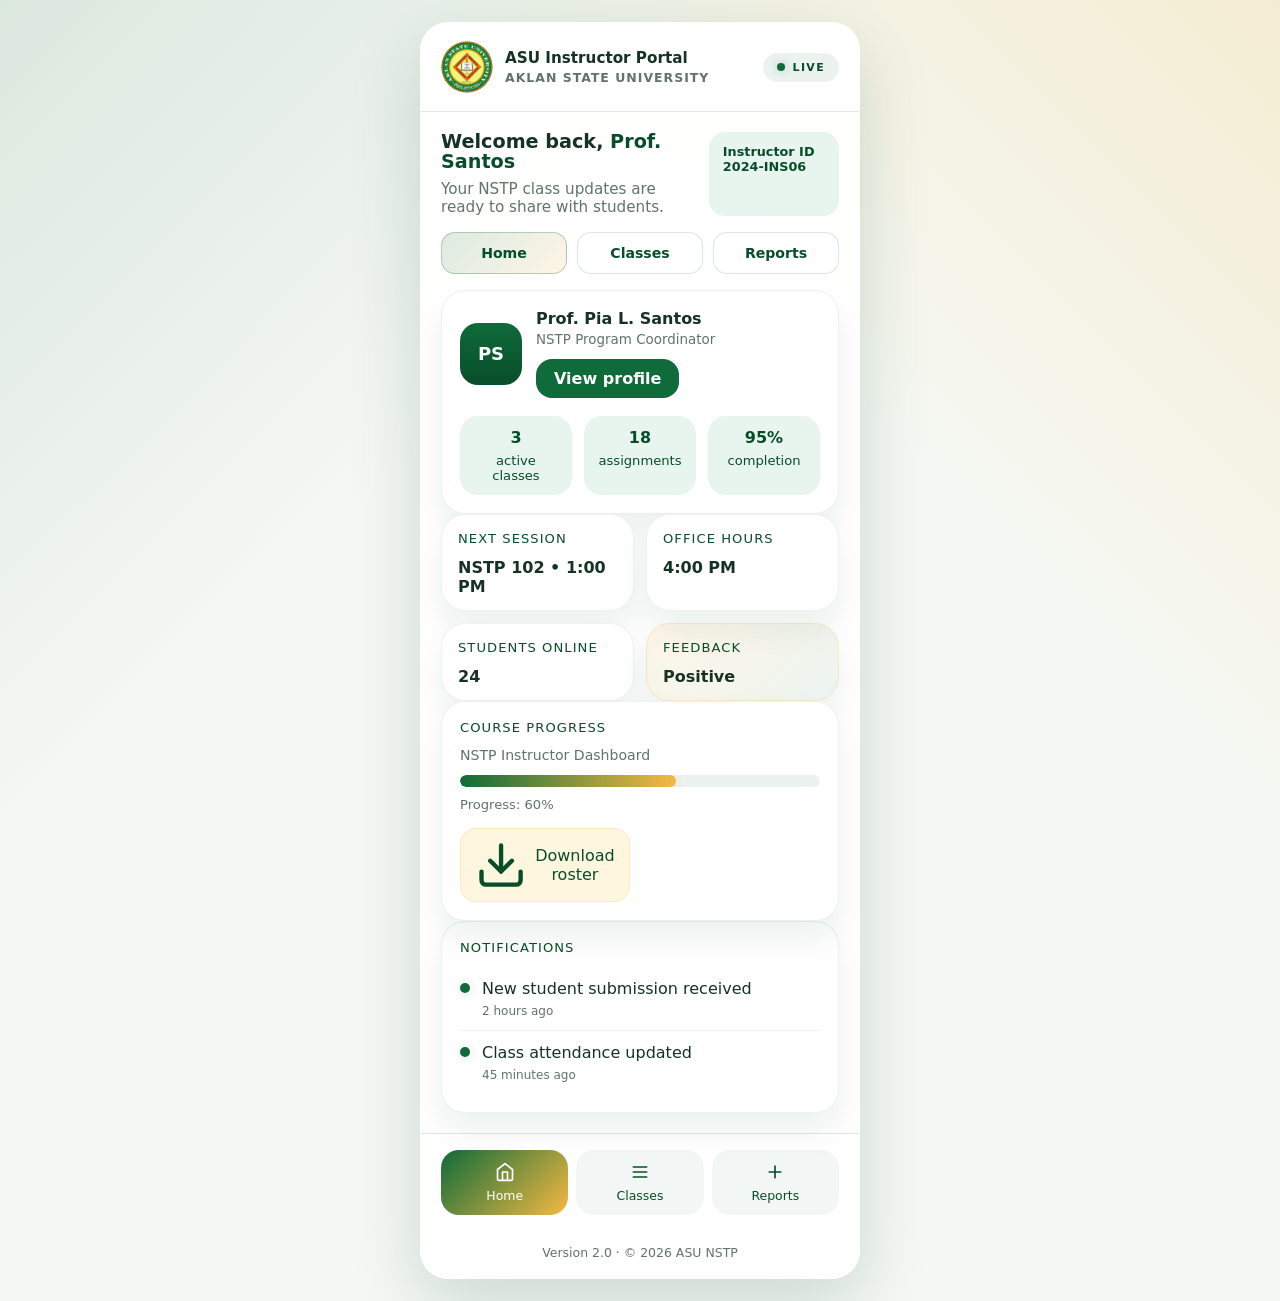
==== HTML/instructor.html @ a0b1c187 "Sync UI design between student and instructor pages" ====
<!DOCTYPE html>
<html lang="en">
<head>
  <meta charset="UTF-8">
  <meta name="viewport" content="width=device-width, initial-scale=1.0">
  <title>ASU NSTP - Instructor Portal</title>
  <link rel="stylesheet" href="../CSS/student.css">
</head>
<body>
  <div class="phone">
    <div class="header">
      <a class="brand" href="#" aria-label="ASU NSTP Portal home">
        <span class="brand-logo">
          <img src="../asu-logo-transparent.png" alt="Aklan State University Seal">
        </span>
        <span>
          <strong>ASU Instructor Portal</strong>
          <small>Aklan State University</small>
        </span>
      </a>
      <div class="status-pill"><span></span> LIVE</div>
    </div>

    <div class="hero">
      <div>
        <div class="welcome">Welcome back, <span>Prof. Santos</span></div>
        <div class="hero-note">Your NSTP class updates are ready to share with students.</div>
      </div>
      <div class="hero-badge">Instructor ID 2024-INS06</div>
    </div>

    <div class="tabs">
      <button class="tab active" data-tab="home">Home</button>
      <button class="tab" data-tab="classes">Classes</button>
      <button class="tab" data-tab="reports">Reports</button>
    </div>

    <div class="content">
      <div class="panel active" id="panel-home">
        <div class="card profile-card">
          <div class="profile-row">
            <div class="avatar-circle">PS</div>
            <div class="profile-info">
              <div class="name">Prof. Pia L. Santos</div>
              <div class="id">NSTP Program Coordinator</div>
              <button class="btn" onclick="alert('Opening instructor profile...')">View profile</button>
            </div>
          </div>
          <div class="profile-metrics">
            <div><strong>3</strong> active classes</div>
            <div><strong>18</strong> assignments</div>
            <div><strong>95%</strong> completion</div>
          </div>
        </div>

        <div class="stats-grid">
          <div class="card mini-card">
            <div class="card-header">Next session</div>
            <div class="card-value">NSTP 102 • 1:00 PM</div>
          </div>
          <div class="card mini-card">
            <div class="card-header">Office hours</div>
            <div class="card-value">4:00 PM</div>
          </div>
          <div class="card mini-card">
            <div class="card-header">Students online</div>
            <div class="card-value">24</div>
          </div>
          <div class="card mini-card highlight-card">
            <div class="card-header">Feedback</div>
            <div class="card-value">Positive</div>
          </div>
        </div>

        <div class="card progress-card">
          <div class="card-header">Course progress</div>
          <div class="progress-desc">NSTP Instructor Dashboard</div>
          <div class="progress-track"><div class="progress-fill" id="progress-fill"></div></div>
          <div class="progress-label" id="progress-label">Progress: 75%</div>
          <button class="download" id="download-btn">
            <svg viewBox="0 0 24 24" fill="none" stroke="currentColor" stroke-width="2" stroke-linecap="round" stroke-linejoin="round"><path d="M21 15v4a2 2 0 0 1-2 2H5a2 2 0 0 1-2-2v-4"/><polyline points="7 10 12 15 17 10"/><line x1="12" y1="15" x2="12" y2="3"/></svg>
            <span>Download roster</span>
          </button>
        </div>

        <div class="card notif-card">
          <div class="card-header">Notifications</div>
          <div class="notif-row">
            <div class="bullet"></div>
            <div>
              New student submission received
              <div class="notif-time">2 hours ago</div>
            </div>
          </div>
          <div class="notif-row">
            <div class="bullet"></div>
            <div>
              Class attendance updated
              <div class="notif-time">45 minutes ago</div>
            </div>
          </div>
        </div>
      </div>

      <div class="panel" id="panel-classes">
        <div class="module-item glow-card">
          <div>
            <div class="mname">NSTP 101</div>
            <div class="mdesc">Civic welfare training</div>
          </div>
          <span class="mpct">On schedule</span>
        </div>
        <div class="module-item">
          <div>
            <div class="mname">NSTP 102</div>
            <div class="mdesc">Community immersion</div>
          </div>
          <span class="mpct">8:30 AM</span>
        </div>
        <div class="module-item">
          <div>
            <div class="mname">NSTP 103</div>
            <div class="mdesc">Project documentation</div>
          </div>
          <span class="mpct locked">Draft</span>
        </div>
      </div>

      <div class="panel" id="panel-reports">
        <div class="card grades-card">
          <div class="card-header">Instructor reports</div>
          <table>
            <tr><th>Report</th><th>Status</th><th>Action</th></tr>
            <tr><td>Attendance</td><td>99%</td><td>Review</td></tr>
            <tr><td>Submission</td><td>83%</td><td>Export</td></tr>
            <tr><td>Feedback</td><td>4.8/5</td><td>View</td></tr>
          </table>
        </div>
      </div>
    </div>

    <div class="navbar">
      <button class="nav-btn active" data-tab="home">
        <svg viewBox="0 0 24 24" fill="none" stroke="currentColor" stroke-width="2" stroke-linecap="round" stroke-linejoin="round"><path d="M3 9l9-7 9 7v11a2 2 0 0 1-2 2H5a2 2 0 0 1-2-2z"/><polyline points="9 22 9 12 15 12 15 22"/></svg>
        Home
      </button>
      <button class="nav-btn" data-tab="classes">
        <svg viewBox="0 0 24 24" fill="none" stroke="currentColor" stroke-width="2" stroke-linecap="round" stroke-linejoin="round"><path d="M4 6h16M4 12h16M4 18h16"/></svg>
        Classes
      </button>
      <button class="nav-btn" data-tab="reports">
        <svg viewBox="0 0 24 24" fill="none" stroke="currentColor" stroke-width="2" stroke-linecap="round" stroke-linejoin="round"><path d="M12 5v14M5 12h14"/></svg>
        Reports
      </button>
    </div>

    <div class="footer">Version 2.0 · © 2026 ASU NSTP</div>
  </div>

  <script src="../JS/student.js"></script>
</body>
</html>
---- CSS/student.css ----
:root {
  --asu-green: #0f6b3a;
  --asu-green-dark: #084d2a;
  --asu-green-soft: #e8f5ee;
  --asu-gold: #f5b942;
  --asu-gold-soft: #fff6df;
  --ink: #153225;
  --muted: #61736a;
  --line: rgba(15, 107, 58, 0.14);
  --white: #ffffff;
  --shadow: 0 24px 70px rgba(8, 77, 42, 0.18);
  --radius: 18px;
}

* {
  box-sizing: border-box;
  margin: 0;
  padding: 0;
}

html, body {
  min-height: 100%;
}

body {
  min-height: 100vh;
  font-family: Inter, system-ui, -apple-system, BlinkMacSystemFont, "Segoe UI", sans-serif;
  background:
    linear-gradient(135deg, rgba(15, 107, 58, 0.11), transparent 34%),
    linear-gradient(225deg, rgba(245, 185, 66, 0.18), transparent 32%),
    #f5f8f3;
  color: var(--ink);
  display: flex;
  justify-content: center;
  align-items: center;
  padding: 22px;
}

button {
  font: inherit;
}

.phone {
  width: min(440px, 100%);
  border-radius: 28px;
  overflow: hidden;
  background: rgba(255, 255, 255, 0.94);
  border: 1px solid rgba(255, 255, 255, 0.9);
  box-shadow: var(--shadow);
}

.header {
  display: flex;
  align-items: center;
  justify-content: space-between;
  padding: 18px 20px;
  gap: 16px;
  background: rgba(255, 255, 255, 0.98);
  border-bottom: 1px solid var(--line);
}

.brand {
  display: inline-flex;
  align-items: center;
  gap: 12px;
  text-decoration: none;
  color: var(--ink);
}

  .brand-logo {
    width: 52px;
    aspect-ratio: 1;
    display: inline-flex;
    align-items: center;
    justify-content: center;
    border-radius: 50%;
    overflow: hidden;
    background: #fff;
  }

  .brand-logo img {
    width: 100%;
    height: 100%;
    object-fit: contain;
  }


.brand strong,
.brand small {
  display: block;
}

.brand strong {
  font-size: 0.95rem;
  line-height: 1.2;
  font-weight: 800;
}

.brand small {
  margin-top: 2px;
  color: var(--muted);
  font-size: 0.78rem;
  font-weight: 700;
  letter-spacing: 0.08em;
  text-transform: uppercase;
}

.status-pill {
  display: inline-flex;
  align-items: center;
  gap: 8px;
  padding: 8px 14px;
  border-radius: 999px;
  background: rgba(15, 107, 58, 0.08);
  color: var(--asu-green-dark);
  font-size: 11px;
  font-weight: 700;
  letter-spacing: .12em;
  text-transform: uppercase;
}

.status-pill span {
  width: 8px;
  height: 8px;
  border-radius: 50%;
  background: var(--asu-green);
  box-shadow: 0 0 10px rgba(15, 107, 58, 0.3);
  animation: pulse 1.6s infinite ease-in-out;
}

.hero {
  display: flex;
  justify-content: space-between;
  gap: 16px;
  padding: 20px 20px 16px;
}

.welcome {
  font-size: 1.2rem;
  font-weight: 900;
  line-height: 1.05;
}

.welcome span {
  color: var(--asu-green-dark);
} 

.hero-note {
  margin-top: 8px;
  font-size: 0.95rem;
  color: var(--muted);
}

.hero-badge {
  padding: 12px 14px;
  border-radius: 16px;
  background: var(--asu-green-soft);
  color: var(--asu-green-dark);
  font-size: 0.8rem;
  font-weight: 700;
}

.tabs {
  display: grid;
  grid-template-columns: repeat(3, 1fr);
  gap: 10px;
  padding: 0 20px 16px;
}

.tab {
  border: 1px solid rgba(15, 107, 58, 0.15);
  border-radius: 14px;
  background: #fff;
  color: var(--asu-green-dark);
  padding: 12px 0;
  font-size: 0.88rem;
  font-weight: 700;
  cursor: pointer;
  transition: transform 180ms ease, box-shadow 180ms ease, border-color 180ms ease;
}

.tab:hover,
.tab:focus-visible {
  transform: translateY(-2px);
  border-color: rgba(15, 107, 58, 0.28);
  box-shadow: 0 12px 28px rgba(15, 107, 58, 0.08);
  outline: none;
}

.tab.active {
  background: linear-gradient(135deg, rgba(15, 107, 58, 0.14), rgba(245, 185, 66, 0.14));
  border-color: rgba(15, 107, 58, 0.28);
}

.content {
  display: flex;
  flex-direction: column;
  gap: 14px;
  padding: 0 20px 20px;
}

.card {
  background: #fff;
  border-radius: 24px;
  padding: 18px;
  border: 1px solid rgba(15, 107, 58, 0.08);
  box-shadow: 0 18px 32px rgba(8, 77, 42, 0.08);
  transition: transform 180ms ease, box-shadow 180ms ease, border-color 180ms ease;
}

.card:hover {
  transform: translateY(-3px);
  box-shadow: 0 24px 42px rgba(8, 77, 42, 0.12);
}

.card-header {
  font-size: 0.82rem;
  color: var(--asu-green-dark);
  letter-spacing: 0.08em;
  text-transform: uppercase;
  margin-bottom: 12px;
}

.profile-row {
  display: flex;
  align-items: center;
  gap: 14px;
}

.avatar-circle {
  width: 62px;
  height: 62px;
  border-radius: 18px;
  display: grid;
  place-items: center;
  font-weight: 800;
  font-size: 18px;
  color: var(--white);
  background: linear-gradient(180deg, var(--asu-green), var(--asu-green-dark));
}

.profile-info .name {
  font-size: 1rem;
  font-weight: 800;
}

.profile-info .id {
  margin-top: 4px;
  font-size: 0.84rem;
  color: var(--muted);
}

.btn {
  margin-top: 12px;
  border: none;
  border-radius: 16px;
  background: var(--asu-green);
  color: #fff;
  padding: 10px 18px;
  font-weight: 700;
  cursor: pointer;
  transition: transform 180ms ease, box-shadow 180ms ease, background 180ms ease;
}

.btn:hover {
  transform: translateY(-2px);
  box-shadow: 0 14px 28px rgba(15, 107, 58, 0.2);
  background: var(--asu-green-dark);
}

.profile-metrics {
  display: grid;
  grid-template-columns: repeat(3, minmax(0, 1fr));
  gap: 12px;
  margin-top: 18px;
}

.profile-metrics div {
  background: var(--asu-green-soft);
  padding: 12px;
  border-radius: 18px;
  text-align: center;
  font-size: 0.82rem;
  color: var(--asu-green-dark);
}

.profile-metrics strong {
  display: block;
  margin-bottom: 6px;
  font-size: 1rem;
}

.stats-grid {
  display: grid;
  grid-template-columns: repeat(2, minmax(0, 1fr));
  gap: 12px;
}

.mini-card {
  padding: 16px 16px 14px;
}

.highlight-card {
  background: linear-gradient(135deg, rgba(245, 185, 66, 0.12), rgba(15, 107, 58, 0.08));
  border-color: rgba(245, 185, 66, 0.2);
}

.card-value {
  margin-top: 8px;
  font-size: 1rem;
  font-weight: 800;
  color: var(--ink);
}

.progress-card {
  position: relative;
}

.progress-desc {
  font-size: 0.88rem;
  color: var(--muted);
  margin-bottom: 12px;
}

.progress-track {
  height: 12px;
  background: rgba(15, 107, 58, 0.08);
  border-radius: 999px;
  overflow: hidden;
}

.progress-fill {
  width: 0;
  height: 100%;
  border-radius: 999px;
  background: linear-gradient(90deg, var(--asu-green), var(--asu-gold));
  box-shadow: 0 0 18px rgba(245, 185, 66, 0.3);
  transition: width 0.8s ease;
}

.progress-label {
  margin-top: 10px;
  font-size: 0.82rem;
  color: var(--muted);
}

.download {
  margin-top: 16px;
  display: inline-flex;
  align-items: center;
  gap: 8px;
  color: var(--asu-green-dark);
  background: var(--asu-gold-soft);
  padding: 10px 14px;
  border-radius: 16px;
  border: 1px solid rgba(245, 185, 66, 0.22);
  cursor: pointer;
  transition: transform 180ms ease, box-shadow 180ms ease, background 180ms ease;
}

.download:hover {
  transform: translateY(-2px);
  background: #fff2d6;
}

.notif-row {
  display: flex;
  align-items: flex-start;
  gap: 12px;
  padding: 12px 0;
}

.notif-row + .notif-row {
  border-top: 1px solid rgba(15, 107, 58, 0.08);
}

.bullet {
  width: 10px;
  height: 10px;
  border-radius: 50%;
  margin-top: 4px;
  background: var(--asu-green);
  box-shadow: 0 0 12px rgba(15, 107, 58, 0.2);
}

.notif-time {
  margin-top: 6px;
  font-size: 0.75rem;
  color: var(--muted);
}

.navbar {
  display: flex;
  justify-content: space-between;
  gap: 8px;
  padding: 16px 20px;
  background: rgba(255,255,255,0.95);
  border-top: 1px solid var(--line);
}

.nav-btn {
  flex: 1;
  border: none;
  background: rgba(15, 107, 58, 0.05);
  color: var(--asu-green-dark);
  border-radius: 18px;
  padding: 12px 8px;
  display: flex;
  flex-direction: column;
  align-items: center;
  gap: 6px;
  font-size: 0.78rem;
  cursor: pointer;
  transition: transform 180ms ease, background 180ms ease, color 180ms ease;
}

.nav-btn:hover {
  transform: translateY(-2px);
}

.nav-btn.active {
  color: #fff;
  background: linear-gradient(135deg, var(--asu-green), var(--asu-gold));
}

.nav-btn svg {
  width: 20px;
  height: 20px;
}

.footer {
  text-align: center;
  font-size: 0.78rem;
  color: var(--muted);
  padding: 14px 0 18px;
}

.panel {
  display: none;
  opacity: 0;
  transform: translateY(12px);
  transition: opacity .35s ease, transform .35s ease;
}

.panel.active {
  display: block;
  opacity: 1;
  transform: translateY(0);
}

table {
  width: 100%;
  border-collapse: collapse;
  font-size: 0.9rem;
}

table th,
table td {
  padding: 10px 0;
}

table th {
  text-align: left;
  color: var(--asu-green-dark);
  font-weight: 700;
}

table td {
  color: var(--ink);
}

table tr + tr td {
  border-top: 1px solid rgba(15, 107, 58, 0.08);
}

.module-item {
  background: #fff;
  border: 1px solid rgba(15, 107, 58, 0.08);
  border-radius: 20px;
  padding: 16px 18px;
  display: flex;
  justify-content: space-between;
  align-items: center;
  gap: 12px;
  transition: transform 180ms ease, box-shadow 180ms ease, border-color 180ms ease;
}

.module-item:hover {
  transform: translateY(-2px);
  border-color: rgba(15, 107, 58, 0.2);
  box-shadow: 0 16px 32px rgba(8, 77, 42, 0.08);
}

.glow-card {
  box-shadow: 0 22px 38px rgba(245, 185, 66, 0.12);
}

.mname {
  font-size: 0.95rem;
  font-weight: 800;
  color: var(--ink);
}

.mdesc {
  margin-top: 6px;
  font-size: 0.82rem;
  color: var(--muted);
}

.mpct {
  font-size: 0.88rem;
  font-weight: 800;
  color: var(--asu-green-dark);
}

.mpct.locked {
  color: var(--muted);
}

@keyframes pulse {
  0%, 100% { transform: scale(0.9); opacity: 0.85; }
  50% { transform: scale(1.1); opacity: 1; }
}

@media (max-width: 420px) {
  .phone { width: 100%; margin: 0 12px; }
  .header, .hero, .tabs, .content, .navbar { padding-left: 16px; padding-right: 16px; }
  .stats-grid { grid-template-columns: 1fr; }
  .profile-metrics { grid-template-columns: repeat(2, minmax(0, 1fr)); }
  .tabs { grid-template-columns: repeat(2, 1fr); }
}
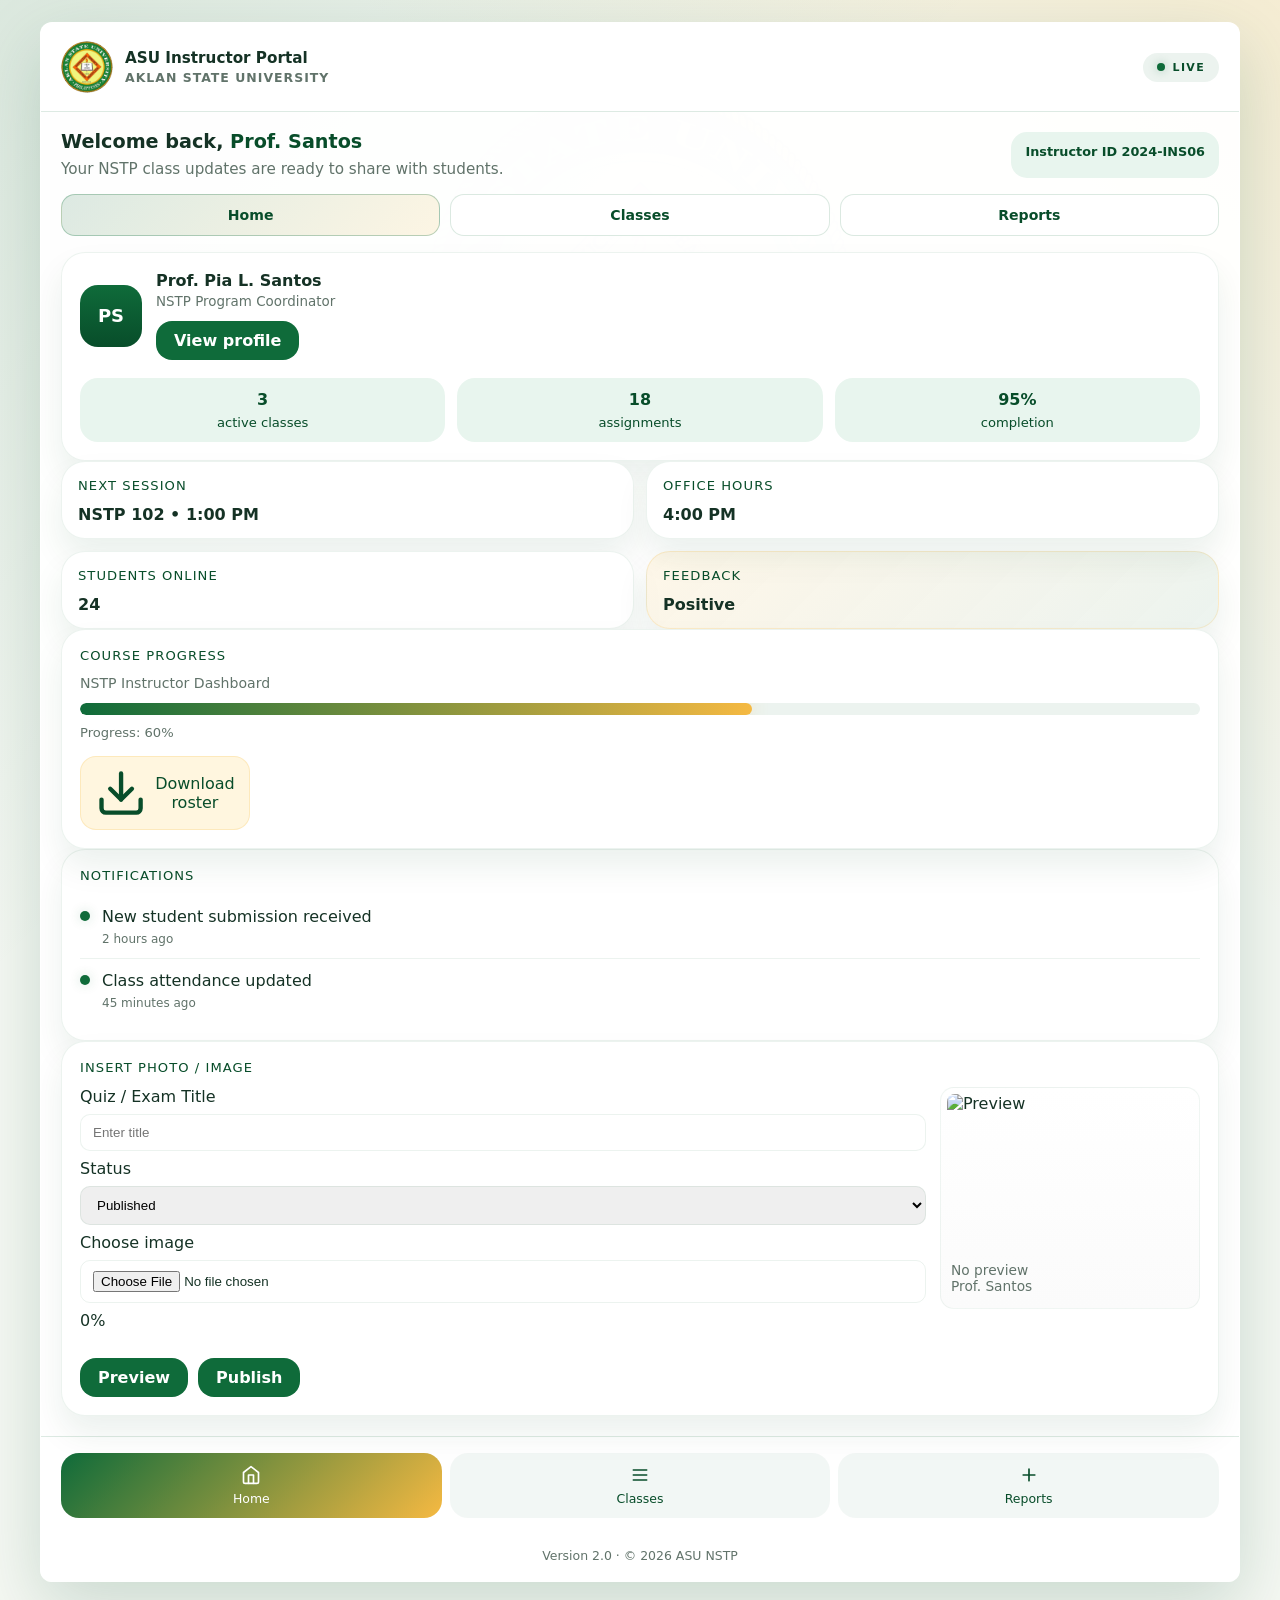
==== commit e1e05567: "Add student quizzes and exams page" ====
--- a/HTML/instructor.html
+++ b/HTML/instructor.html
@@ -100,6 +100,40 @@
             </div>
           </div>
         </div>
+        
+        <div class="card upload-card">
+          <div class="card-header">Insert Photo / Image</div>
+          <div class="upload-row">
+            <div class="upload-form">
+              <label>Quiz / Exam Title</label>
+              <input type="text" id="upload-title" placeholder="Enter title" />
+              <label>Status</label>
+              <select id="upload-status">
+                <option value="Published" selected>Published</option>
+                <option value="Draft">Draft</option>
+              </select>
+              <label>Choose image</label>
+              <input type="file" id="upload-file" accept="image/*" />
+              <div class="progress-area" id="upload-progress" aria-hidden="true">
+                <div class="progress-bar"><div class="progress-fill" id="upload-progress-fill"></div></div>
+                <div class="progress-text" id="upload-progress-text">0%</div>
+              </div>
+              <div class="upload-actions">
+                <button class="btn" id="preview-btn">Preview</button>
+                <button class="btn" id="publish-btn">Publish</button>
+              </div>
+            </div>
+            <div class="upload-preview">
+              <div class="preview-frame">
+                <img id="preview-image" src="" alt="Preview" />
+                <div class="preview-meta">
+                  <div id="preview-title">No preview</div>
+                  <div id="preview-instructor">Prof. Santos</div>
+                </div>
+              </div>
+            </div>
+          </div>
+        </div>
       </div>
 
       <div class="panel" id="panel-classes">
@@ -158,5 +192,6 @@
   </div>
 
   <script src="../JS/student.js"></script>
+  <script src="../JS/upload.js"></script>
 </body>
 </html>
--- a/CSS/student.css
+++ b/CSS/student.css
@@ -35,19 +35,32 @@
   align-items: center;
   padding: 22px;
 }
+body::before {
+  content: "";
+  position: fixed;
+  inset: 0;
+  background-image: url('../asu-logo-transparent.png');
+  background-repeat: no-repeat;
+  background-position: center 18%;
+  background-size: 48vmin;
+  opacity: 0.04;
+  pointer-events: none;
+  z-index: 0;
+}
 
 button {
   font: inherit;
 }
 
 .phone {
-  width: min(440px, 100%);
-  border-radius: 28px;
+  width: min(1200px, 100%);
+  border-radius: 12px;
   overflow: hidden;
   background: rgba(255, 255, 255, 0.94);
   border: 1px solid rgba(255, 255, 255, 0.9);
   box-shadow: var(--shadow);
 }
+.phone { position: relative; z-index: 1; }
 
 .header {
   display: flex;
@@ -517,6 +530,65 @@
   color: var(--muted);
 }
 
+/* Upload card and quizzes styles */
+.upload-card .upload-row {
+  display: flex;
+  gap: 14px;
+  align-items: flex-start;
+}
+.upload-form {
+  flex: 1 1 320px;
+  display: flex;
+  flex-direction: column;
+  gap: 8px;
+}
+.upload-form input[type="text"], .upload-form select, .upload-form input[type="file"] {
+  padding: 10px 12px;
+  border-radius: 10px;
+  border: 1px solid rgba(15,107,58,0.08);
+}
+.upload-actions { display: flex; gap: 10px; margin-top: 8px; }
+.upload-preview { width: 260px; }
+.preview-frame { border-radius: 14px; overflow: hidden; background: linear-gradient(180deg, #fff, #fbfbfb); padding: 6px; border:1px solid rgba(15,107,58,0.06); }
+.preview-frame img { width: 100%; height: 160px; object-fit: cover; display:block; border-radius: 8px; transform-origin: center; transition: transform .36s ease, box-shadow .36s ease; }
+.preview-frame:hover img { transform: scale(1.03) translateY(-4px); box-shadow: 0 18px 36px rgba(8,77,42,0.12); }
+.preview-meta { padding: 8px 4px; font-size: 0.86rem; color: var(--muted); }
+
+.quizzes-grid {
+  display: grid;
+  grid-template-columns: repeat(auto-fill, minmax(240px, 1fr));
+  gap: 12px;
+  margin-top: 8px;
+}
+.quiz-card {
+  position: relative;
+  overflow: hidden;
+  border-radius: 16px;
+  padding: 0;
+  border: 1px solid rgba(15,107,58,0.06);
+  background: linear-gradient(180deg, #fff, #fcfffb);
+  transition: transform .45s cubic-bezier(.2,.9,.3,1), box-shadow .45s ease;
+}
+.quiz-thumb { width: 100%; height: 140px; object-fit: cover; display:block; }
+.quiz-body { padding: 12px; }
+.quiz-title { font-weight:800; font-size:0.96rem; color:var(--ink); }
+.quiz-meta { margin-top:6px; font-size:0.82rem; color:var(--muted); display:flex; justify-content:space-between; align-items:center; }
+.quiz-badge { padding:6px 10px; border-radius:999px; font-weight:700; font-size:0.72rem; }
+.quiz-card:hover { transform: translateY(-8px) scale(1.02); box-shadow: 0 28px 64px rgba(8,77,42,0.12); }
+.quiz-card:hover .quiz-thumb { transform: scale(1.06); }
+
+/* tiny glow & pulse */
+.quiz-card .glow { box-shadow: 0 8px 30px rgba(245,185,66,0.08); }
+
+/* animation helpers */
+.fade-in { animation: fadeIn .6s ease both; }
+.slide-up { animation: slideUp .5s cubic-bezier(.2,.9,.3,1) both; }
+.zoom-in { animation: zoomIn .5s ease both; }
+
+@keyframes fadeIn { from { opacity: 0 } to { opacity: 1 } }
+@keyframes slideUp { from { transform: translateY(18px); opacity:0 } to { transform: translateY(0); opacity:1 } }
+@keyframes zoomIn { from { transform: scale(.96); opacity:0 } to { transform: scale(1); opacity:1 } }
+
 @keyframes pulse {
   0%, 100% { transform: scale(0.9); opacity: 0.85; }
   50% { transform: scale(1.1); opacity: 1; }
